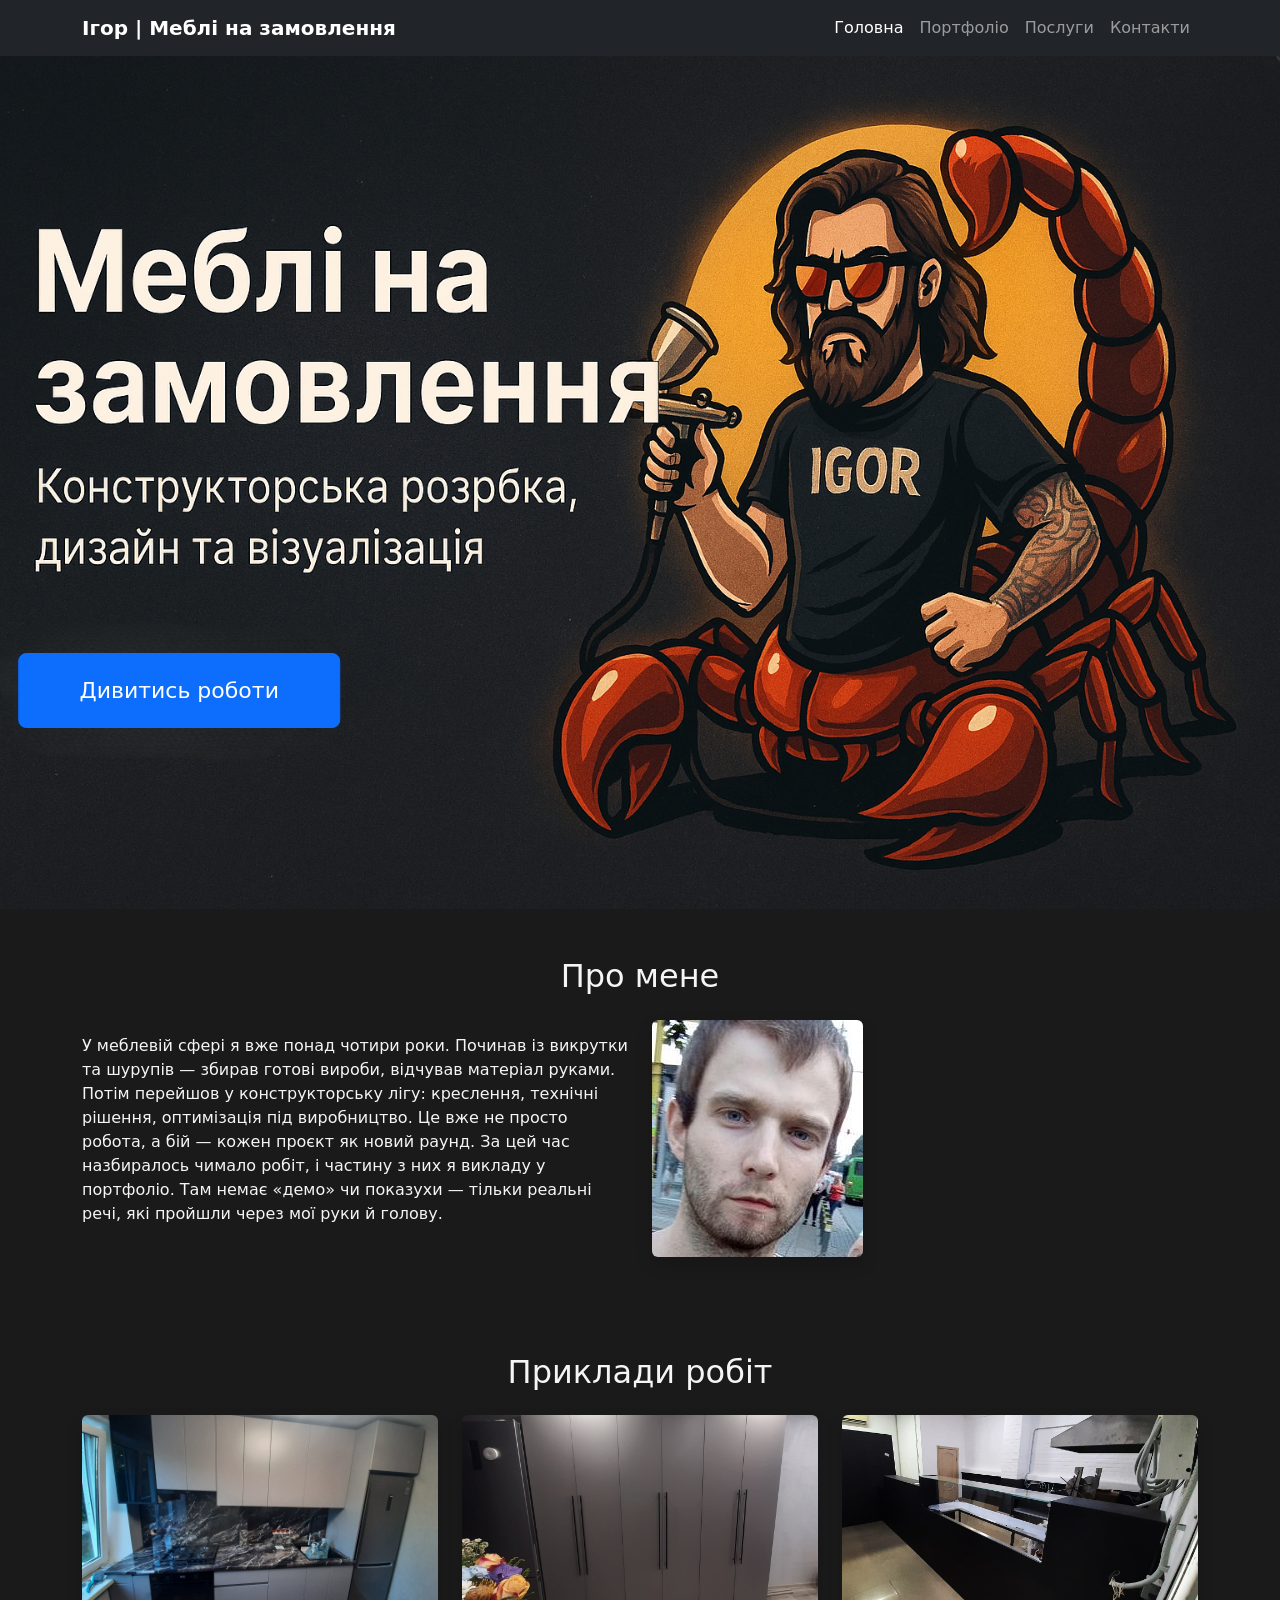
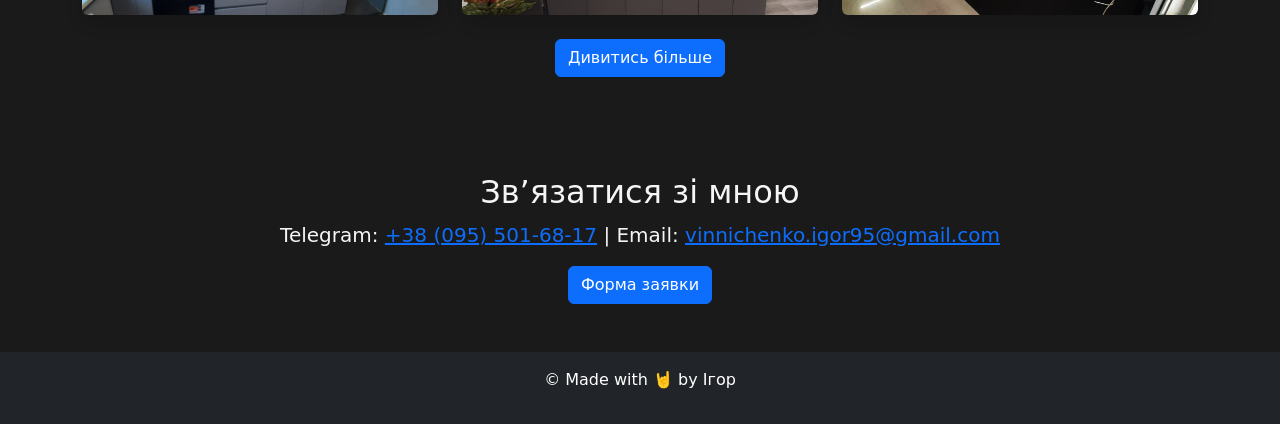
==== index.html @ dc53e366 "Початковий залив сайту" ====
<!DOCTYPE html>
<html lang="uk">
  <head>
    <meta charset="UTF-8" />
    <meta name="viewport" content="width=device-width, initial-scale=1.0" />
    <title>⚡Меблі на замовлення – Портфоліо Ігоря</title>
    <link
      href="https://cdn.jsdelivr.net/npm/bootstrap@5.3.3/dist/css/bootstrap.min.css"
      rel="stylesheet"
    />
    <link href="css/style.css" rel="stylesheet" />
    <link rel="icon" type="image/png" href="img/favicon.png" />
  </head>
  <body>
    <!-- Навігація -->
    <nav class="navbar navbar-expand-lg navbar-dark bg-dark">
      <div class="container">
        <a class="navbar-brand fw-bold" href="index.html"
          >Ігор | Меблі на замовлення</a
        >
        <button
          class="navbar-toggler"
          type="button"
          data-bs-toggle="collapse"
          data-bs-target="#menu"
        >
          <span class="navbar-toggler-icon"></span>
        </button>
        <div class="collapse navbar-collapse" id="menu">
          <ul class="navbar-nav ms-auto">
            <li class="nav-item">
              <a class="nav-link" href="index.html">Головна</a>
            </li>
            <li class="nav-item">
              <a class="nav-link" href="portfolio.html">Портфоліо</a>
            </li>
            <li class="nav-item">
              <a class="nav-link" href="services.html">Послуги</a>
            </li>
            <li class="nav-item">
              <a class="nav-link" href="contacts.html">Контакти</a>
            </li>
          </ul>
        </div>
      </div>
    </nav>

    <!-- Hero -->
    <header class="hero-banner position-relative">
      <img
        src="img/banner.png"
        alt="Меблі на замовлення"
        class="img-fluid w-100"
      />

      <!-- Наша реальна кнопка поверх намальованої -->
      <a
        href="portfolio.html"
        class="btn btn-primary btn-lg position-absolute"
        style="
          top: 70%;
          left: 14%;
          transform: translateX(-50%);
          padding: 20px 60px;
          font-size: 22px;
        "
      >
        Дивитись роботи
      </a>
    </header>

    <!-- Про мене -->
    <section class="py-5">
      <div class="container">
        <h2 class="text-center mb-4">Про мене</h2>
        <div class="row align-items-center">
          <div class="col-md-6">
            <p>
              У меблевій сфері я вже понад чотири роки. Починав із викрутки та
              шурупів — збирав готові вироби, відчував матеріал руками. Потім
              перейшов у конструкторську лігу: креслення, технічні рішення,
              оптимізація під виробництво. Це вже не просто робота, а бій —
              кожен проєкт як новий раунд. За цей час назбиралось чимало робіт,
              і частину з них я викладу у портфоліо. Там немає «демо» чи
              показухи — тільки реальні речі, які пройшли через мої руки й
              голову.
            </p>
          </div>
          <div class="col-md-6">
            <img
              src="img/about.jpg"
              class="img-fluid rounded shadow"
              alt="Про мене"
            />
          </div>
        </div>
      </div>
    </section>

    <!-- Портфоліо прев’ю -->
    <section class="portfolio-preview py-5">
      <div class="container">
        <h2 class="text-center mb-4">Приклади робіт</h2>
        <div class="row g-4">
          <div class="col-md-4">
            <img
              src="img/kitchen.jpg"
              class="img-fluid rounded shadow"
              alt="Кухня"
            />
          </div>
          <div class="col-md-4">
            <img
              src="img/wardrobe.jpg"
              class="img-fluid rounded shadow"
              alt="Шафа"
            />
          </div>
          <div class="col-md-4">
            <img
              src="img/interior.jpg"
              class="img-fluid rounded shadow"
              alt="Інтер’єр"
            />
          </div>
        </div>
        <div class="text-center mt-4">
          <a href="portfolio.html" class="btn btn-primary">Дивитись більше</a>
        </div>
      </div>
    </section>

    <!-- Контакти прев’ю -->
    <section class="py-5 text-center">
      <div class="container">
        <h2>Зв’язатися зі мною</h2>
        <p class="lead">
          Telegram: <a href="tel:+380955016817">+38 (095) 501-68-17</a> | Email:
          <a href="mailto:vinnichenko.igor95@gmail.com"
            >vinnichenko.igor95@gmail.com</a
          >
        </p>
        <a href="contacts.html" class="btn btn-primary">Форма заявки</a>
      </div>
    </section>

    <!-- Футер -->
    <footer class="bg-dark text-white text-center py-3">
      <p>&copy; Made with 🤘 by Ігор</p>
    </footer>

    <script src="https://cdn.jsdelivr.net/npm/bootstrap@5.3.3/dist/js/bootstrap.bundle.min.js"></script>
    <script src="js/script.js"></script>
    <script>
  document.addEventListener('click', function(e) {
    const clickX = e.clientX;
    const screenWidth = window.innerWidth;

    // Якщо клік був у лівій 20% області
    if (clickX < screenWidth * 0.2) {
      window.scrollTo({ top: 0, behavior: 'smooth' });
    }
  });
</script>
  </body>
</html>
---- css/style.css ----
body {
  background-color: #1a1a1a; /* або інший колір у тон банеру */
  color: #f5f5f5;            /* щоб текст був світлий і читабельний */
}
section {
  background-color: #1a1a1a; /* темний фон */
  color: #f5f5f5;           /* світлий текст для контрасту */
}
/* Тільки картинки в секції портфоліо */
.portfolio-preview img {
 width: 100%;
  aspect-ratio: 16/9;   /* або 16/9 */       /* однакова висота прев’ю */
  object-fit: cover;   /* обрізає зайве, але не спотворює */
  object-position: center;
  border-radius: .5rem; /* для акуратності */
}
.services {
  position: relative;
  overflow: hidden; /* ховає зайве відео */
  min-height: 100vh; /* секція на весь екран */
}

.services .bg-video {
  position: absolute;
  top: 0; left: 0;
  width: 100%;
  height: 100%;
  object-fit: cover; /* обрізає відео під пропорції */
  z-index: 0;
}

.services .overlay {
  background: rgba(0,0,0,0.6); /* затемнення */
  z-index: 1;
}

.services .container {
  position: relative;
  z-index: 2; /* текст поверх відео */
}
.carousel-item img {
  width: 100%;
  height: 500px;        /* або будь-яка висота */
  object-fit: contain;    /* обрізає зайве, але не спотворює */
  object-position: fill;
}
.carousel .carousel-item img {
  width: auto;       /* ширина = реальна ширина фото */
  max-width: 100%;   /* але не більше ширини екрану */
  height: auto;      /* пропорції зберігаються */
  margin: 0 auto;    /* центрування */
}
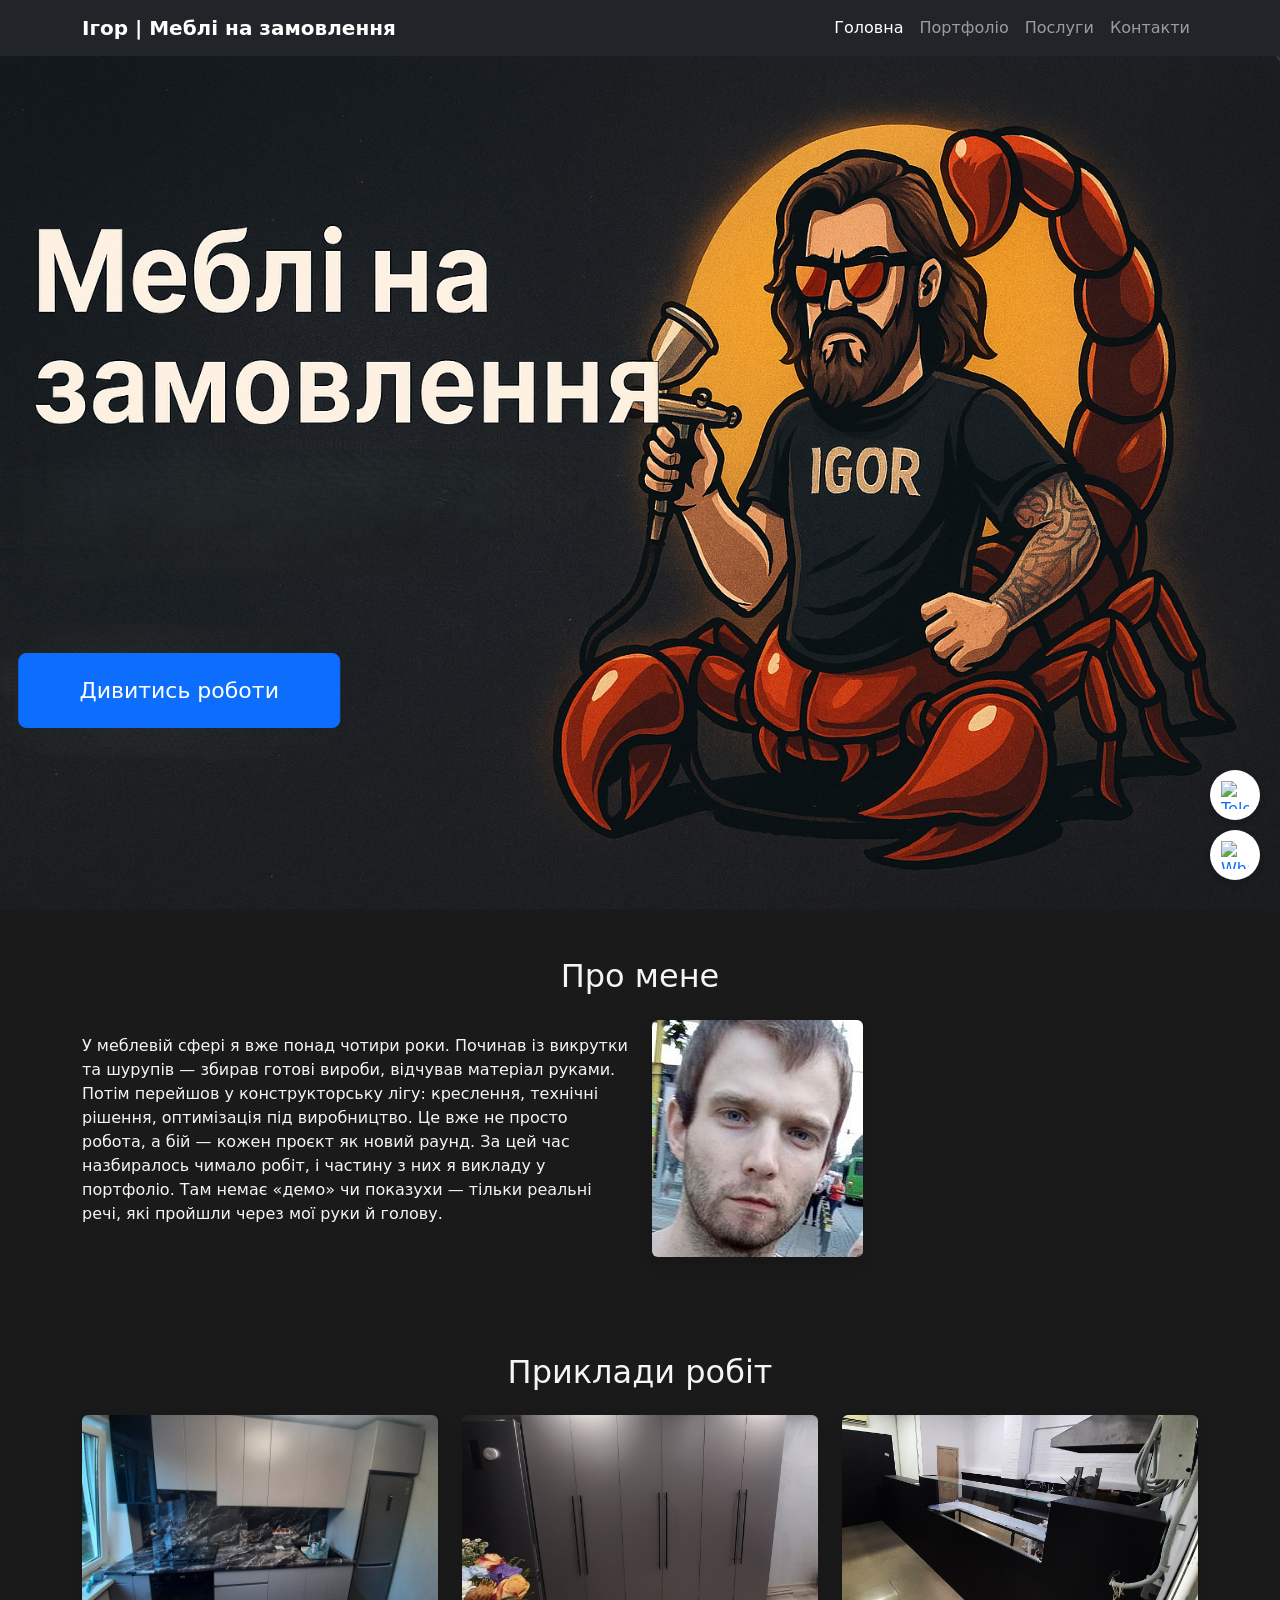
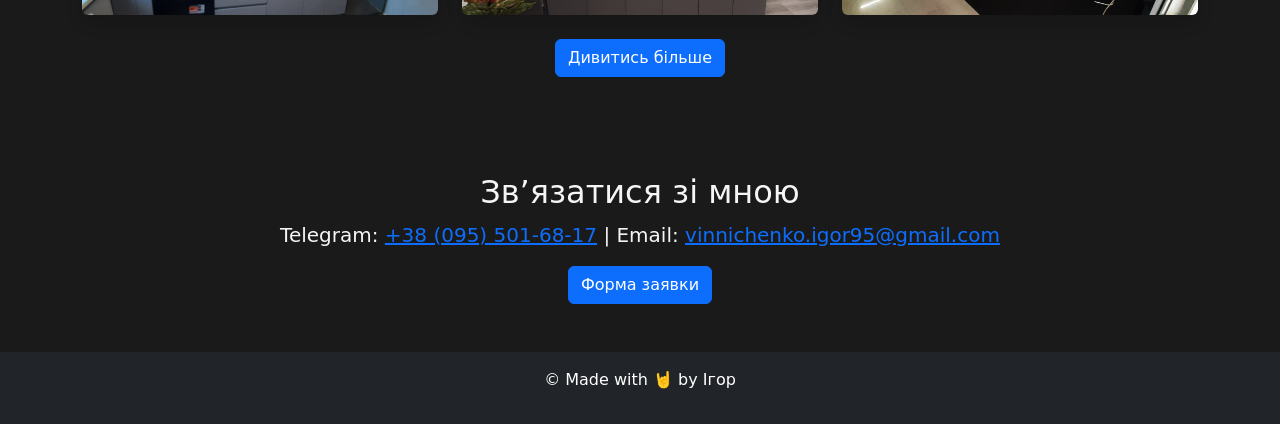
==== commit 4cc246be: "Implement floating buttons for messaging apps Added floating buttons for Telegram and WhatsApp." ====
--- a/index.html
+++ b/index.html
@@ -3,7 +3,14 @@
   <head>
     <meta charset="UTF-8" />
     <meta name="viewport" content="width=device-width, initial-scale=1.0" />
+    <meta name="description" content="Меблі на замовлення у Дніпрі. Кухні, шафи-купе, дитячі меблі, інтер’єри. Індивідуальні рішення від конструктора Ігоря.">
+<meta name="keywords" content="меблі на замовлення, кухні, шафи-купе, дитячі меблі, інтер’єри, Дніпро">
+    <meta property="og:title" content="Ігор | Меблі на замовлення">
+<meta property="og:description" content="Кухні, шафи-купе, дитячі меблі та інтер’єри під замовлення.">
+<meta property="og:image" content="https://galaperedol666.github.io/Portfolio/img/about.jpg">
+    
     <title>⚡Меблі на замовлення – Портфоліо Ігоря</title>
+    
     <link
       href="https://cdn.jsdelivr.net/npm/bootstrap@5.3.3/dist/css/bootstrap.min.css"
       rel="stylesheet"
@@ -162,5 +169,39 @@
     }
   });
 </script>
+    <style>
+.floating-buttons {
+  position: fixed;
+  bottom: 20px;
+  right: 20px;
+  display: flex;
+  flex-direction: column;
+  gap: 10px;
+  z-index: 9999;
+}
+.floating-buttons a {
+  width: 50px;
+  height: 50px;
+  border-radius: 50%;
+  display: flex;
+  align-items: center;
+  justify-content: center;
+  background: white;
+  box-shadow: 0 2px 6px rgba(0,0,0,0.2);
+}
+.floating-buttons img {
+  width: 28px;
+  height: 28px;
+}
+</style>
+
+<div class="floating-buttons">
+  <a href="https://t.me/ТВОЙ_НІК" target="_blank">
+    <img src="https://cdn.jsdelivr.net/gh/simple-icons/simple-icons/icons/telegram.svg" alt="Telegram">
+  </a>
+  <a href="https://wa.me/380XXXXXXXXX" target="_blank">
+    <img src="https://cdn.jsdelivr.net/gh/simple-icons/simple-icons/icons/whatsapp.svg" alt="WhatsApp">
+  </a>
+</div>
   </body>
 </html>
